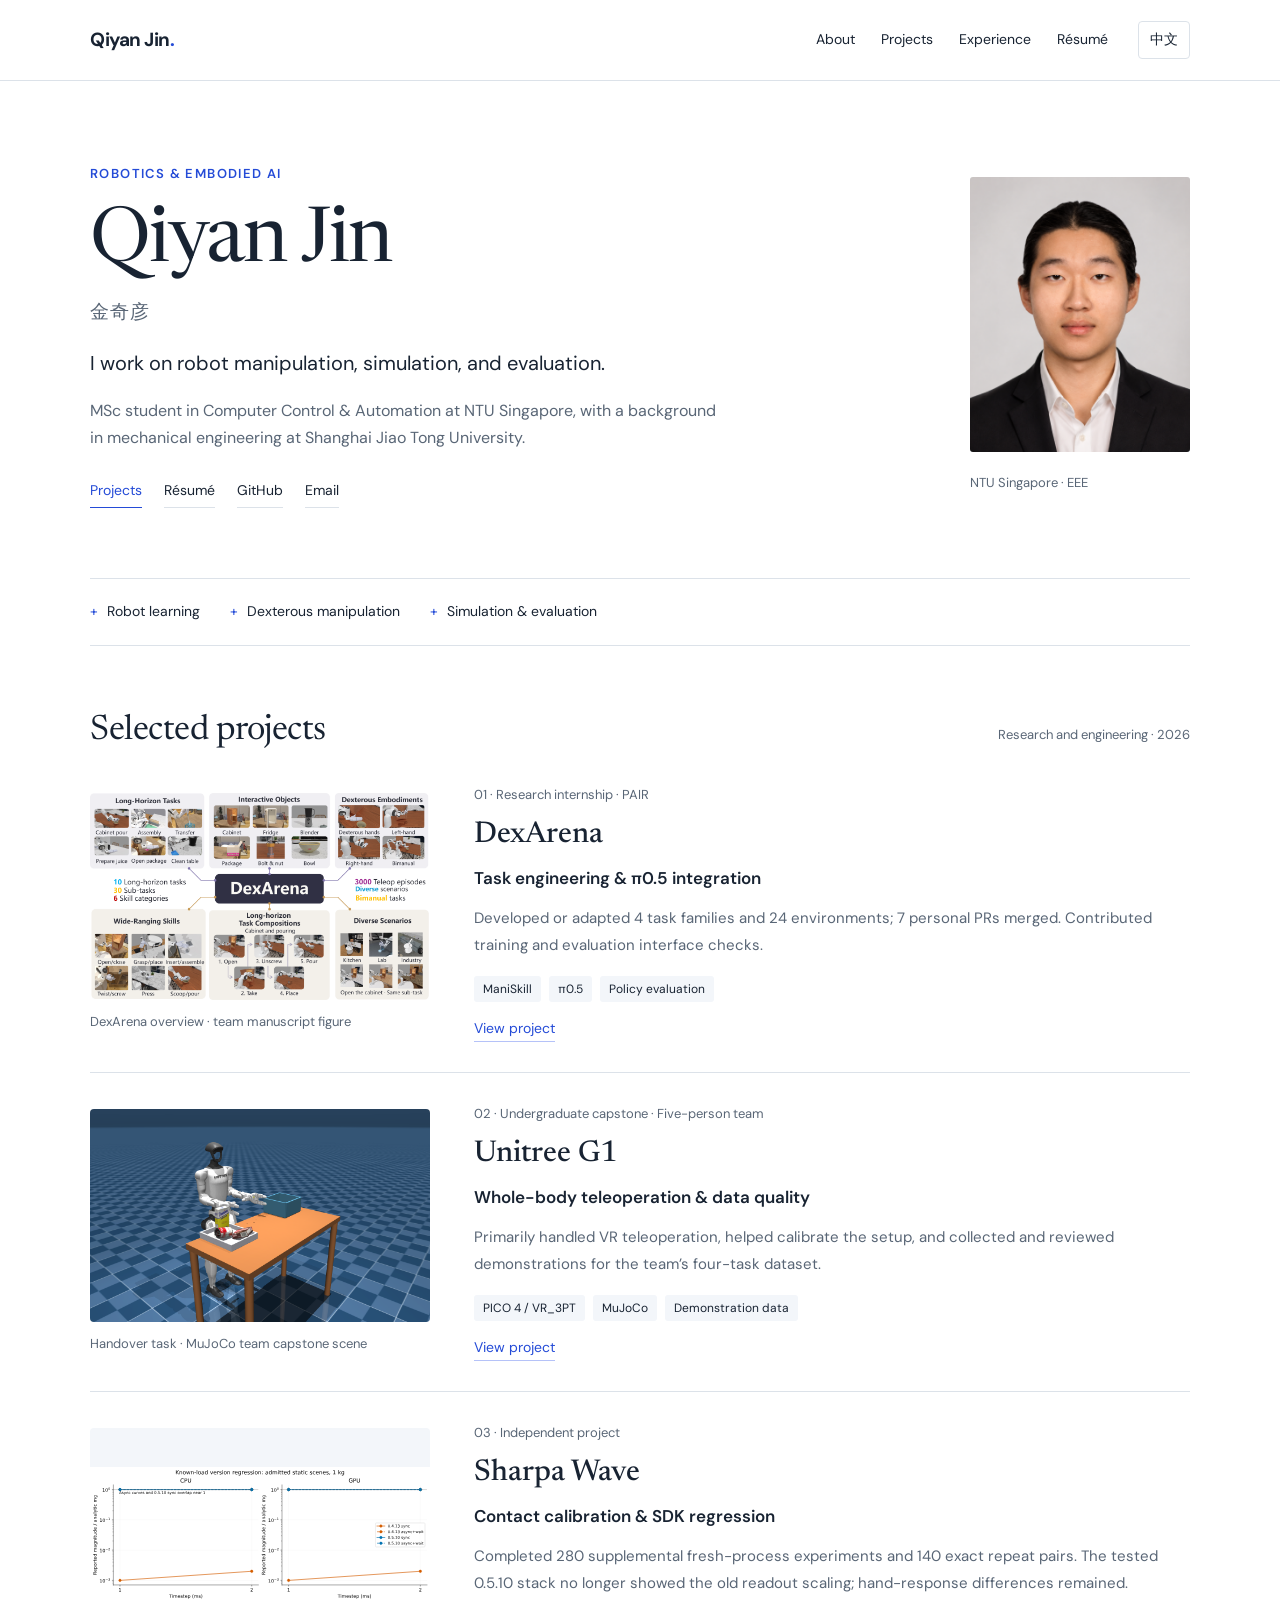
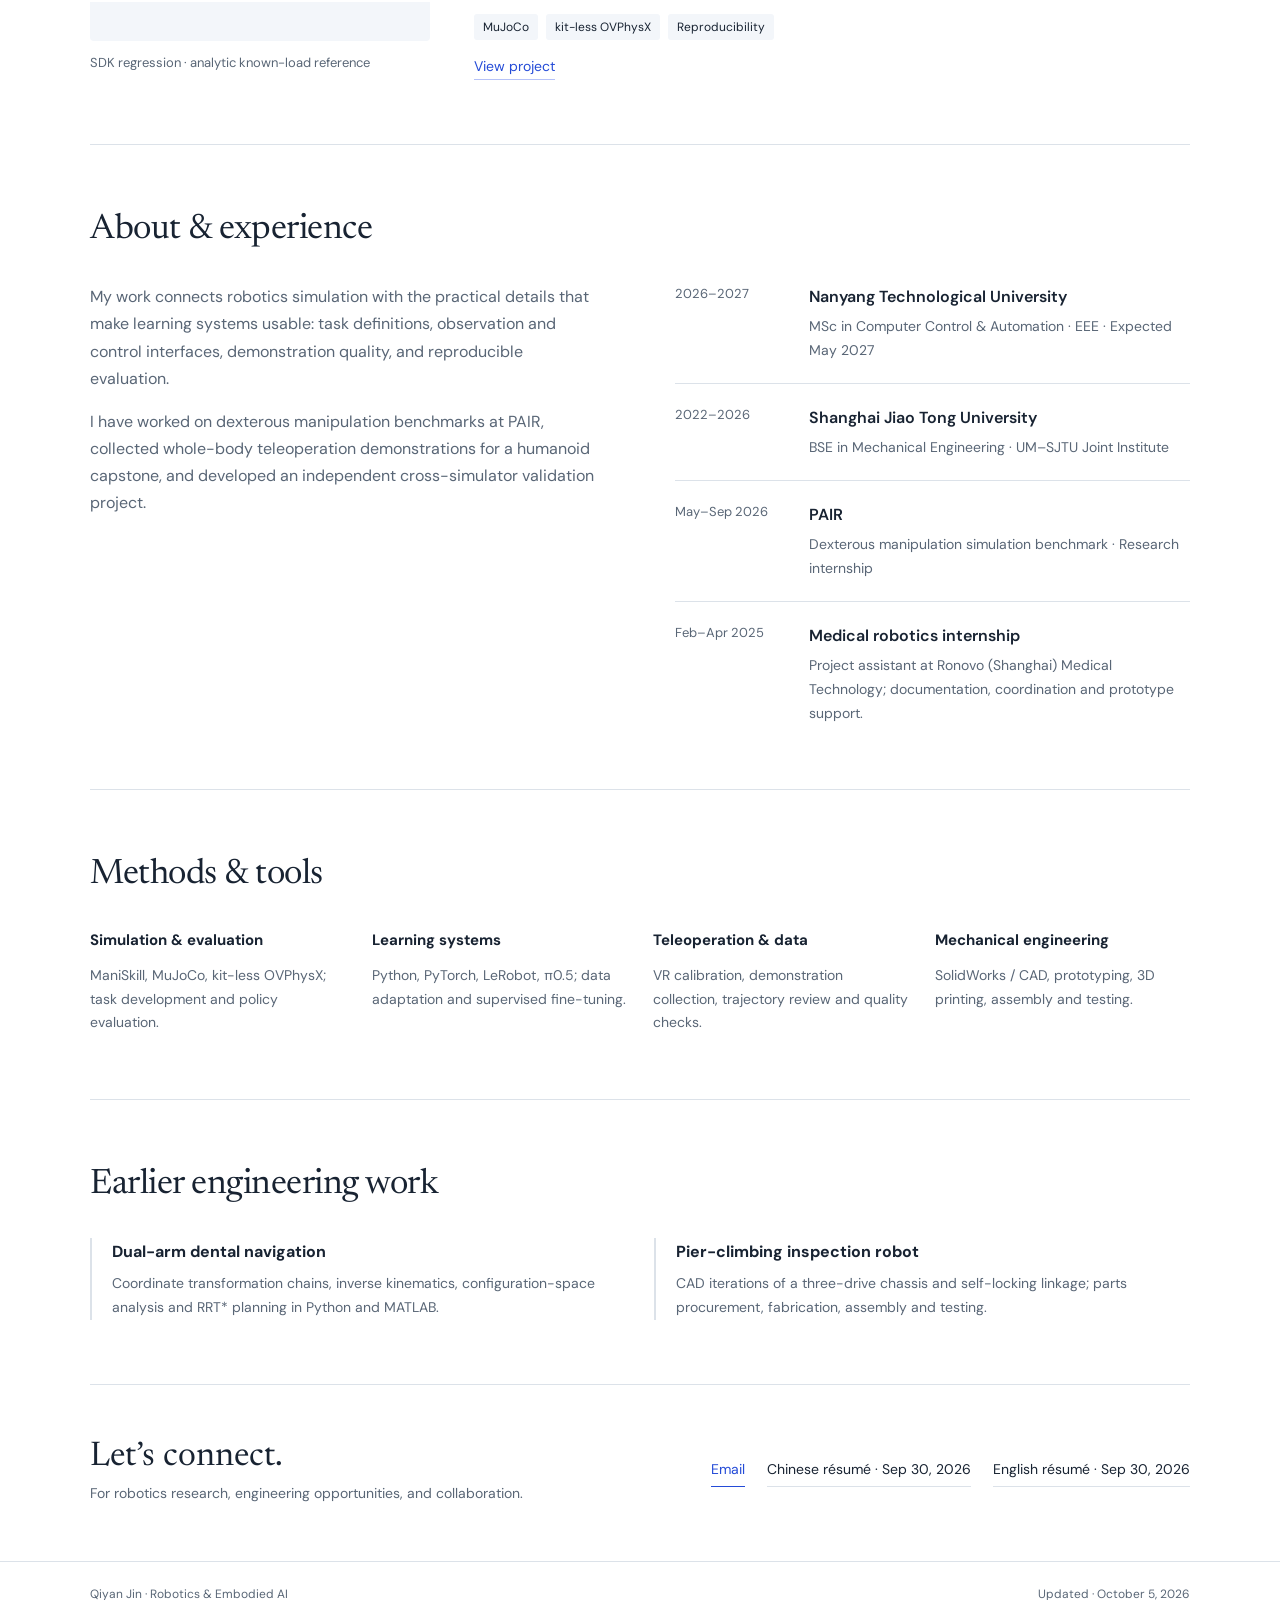
==== index.html @ f8b74a89 "Publish bilingual robotics portfolio on GitHub Pages" ====
<!doctype html>
<html lang="en"><head><meta charset="utf-8"><meta name="viewport" content="width=device-width,initial-scale=1"><meta name="description" content="Qiyan Jin — MSc student at NTU Singapore. Robotics, embodied AI, simulation and evaluation."><meta name="theme-color" content="#244bd7"><title>Qiyan Jin · Robotics & Embodied AI</title><link rel="icon" href="/assets/favicon.svg" type="image/svg+xml"><link rel="stylesheet" href="/assets/style.css"><link rel="stylesheet" href="/assets/v2.css?v=6"><script src="/assets/v2-content.js?v=6" defer></script><link rel="stylesheet" href="/assets/v3.css?v=6"><script src="/assets/v3-content.js?v=6" defer></script><script src="/assets/v4-content.js?v=6" defer></script><link rel="stylesheet" href="/assets/v5.css?v=6"><script src="/assets/v5-content.js?v=6" defer></script><script src="/assets/app.js?v=6" defer></script></head><body><div id="app"></div><noscript>This homepage requires JavaScript to display its bilingual content. Contact: peterkim25162516@gmail.com.</noscript></body></html>
---- assets/style.css ----
@import url('https://fonts.googleapis.com/css2?family=DM+Sans:wght@400;500;600;700&family=Newsreader:opsz,wght@6..72,400;6..72,500&display=swap');
.portrait{height:auto}
:root{--ink:#182332;--muted:#596676;--blue:#244bd7;--line:#dce2e9;--paper:#fff;--wash:#f3f6fa;--serif:'Newsreader',Georgia,'Noto Serif SC',serif;--sans:'DM Sans','Microsoft YaHei',sans-serif}*{box-sizing:border-box}html{scroll-behavior:smooth;scroll-padding-top:100px}body{margin:0;background:var(--paper);color:var(--ink);font:16px/1.7 var(--sans)}a{color:inherit;text-decoration:none}a:hover{color:var(--blue)}button{font:inherit}a:focus-visible,button:focus-visible{outline:3px solid var(--blue);outline-offset:5px}.skip{position:fixed;top:-100px;left:16px;background:white;padding:12px;z-index:20}.skip:focus{top:12px}.wrap{width:min(1100px,calc(100% - 80px));margin:auto}header{position:sticky;top:0;background:rgba(255,255,255,.97);border-bottom:1px solid var(--line);z-index:10}.nav{min-height:80px;display:flex;align-items:center;gap:30px}.brand{font-weight:700;letter-spacing:-.5px;margin-right:auto;font-size:19px}.brand span{color:var(--blue)}nav{display:flex;gap:26px;font-size:14px}.language{border:1px solid var(--line);padding:6px 11px;background:white;border-radius:4px;cursor:pointer;font-size:14px;color:var(--ink)}.language:hover{border-color:var(--blue);color:var(--blue)}.hero{padding:82px 0 70px;display:grid;grid-template-columns:1fr 220px;gap:80px;align-items:center}.eyebrow{color:var(--blue);font-size:13px;letter-spacing:1.4px;text-transform:uppercase;font-weight:600}.hero h1{font-family:var(--serif);font-size:clamp(48px,6vw,76px);font-weight:400;line-height:1.08;letter-spacing:-2px;margin:17px 0 24px}.hero h1 small{display:block;font-family:var(--sans);font-size:19px;letter-spacing:1px;color:var(--muted);margin-top:18px;font-weight:400}.lead{font-size:20px;line-height:1.65;max-width:660px;margin:0 0 17px}.sub{color:var(--muted);max-width:640px;margin:0}.links{display:flex;gap:22px;flex-wrap:wrap;margin-top:28px;font-size:14px}.links a{border-bottom:1px solid var(--line);padding-bottom:4px}.links .primary{color:var(--blue);border-color:var(--blue)}.portrait{width:100%;aspect-ratio:4/5;object-fit:cover;object-position:center 30%;border-radius:3px;background:var(--wash)}.portrait-caption{font-size:13px;color:var(--muted);margin-top:12px}.interests{display:flex;flex-wrap:wrap;gap:12px 30px;padding:21px 0;border-top:1px solid var(--line);border-bottom:1px solid var(--line);font-size:14px}.interests span:before{content:'+';color:var(--blue);margin-right:9px}section.block{padding:64px 0;border-bottom:1px solid var(--line)}.section-head{display:flex;justify-content:space-between;align-items:baseline;gap:25px;margin-bottom:32px}.section-head h2{font:400 35px/1.2 var(--serif);margin:0;letter-spacing:-.5px}.section-head span,.meta{font-size:13px;color:var(--muted)}.project{display:grid;grid-template-columns:340px 1fr;gap:44px;padding:30px 0;border-top:1px solid var(--line);align-items:center}.project:first-child{border-top:0;padding-top:0}.project:last-child{padding-bottom:0}.project h3{font:500 30px/1.2 var(--serif);margin:11px 0}.project p{margin:13px 0;color:var(--muted)}.tags{display:flex;gap:8px;flex-wrap:wrap}.tag{font-size:12px;padding:3px 9px;background:var(--wash);border-radius:3px}.detail-link{display:inline-block;margin-top:15px;font-size:14px;color:var(--blue);border-bottom:1px solid #b5c2f8}.diagram{background:#eef3fa;border:1px solid #e0e7f1;min-height:218px;border-radius:4px;padding:23px;display:flex;flex-direction:column;justify-content:center;gap:13px}.diagram-title{font-size:12px;letter-spacing:1px;color:#5e7190;text-transform:uppercase}.diagram-flow{display:flex;flex-direction:column;gap:0}.node{border:1px solid #cbd7e8;background:white;font-size:14px;padding:9px 14px;border-left:3px solid var(--blue)}.connector{height:12px;margin-left:17px;border-left:1px solid #90a5c5}.diagram-note{font-size:12px;color:#5e7190}.about-grid{display:grid;grid-template-columns:1fr 1fr;gap:70px}.about-grid p{margin-top:0;color:var(--muted)}.timeline{display:grid;grid-template-columns:112px 1fr;gap:8px 22px;padding:20px 0;border-bottom:1px solid var(--line)}.timeline:first-child{padding-top:0}.timeline:last-child{border:0;padding-bottom:0}.timeline time{font-size:13px;color:var(--muted)}.timeline strong{font-size:16px;font-weight:600}.timeline p{font-size:14px;margin:5px 0 0}.skills{display:grid;grid-template-columns:repeat(4,1fr);gap:26px}.skills h3{font-size:15px;margin:0 0 10px}.skills p{font-size:14px;color:var(--muted);margin:0}.other{display:grid;grid-template-columns:1fr 1fr;gap:28px}.other article{border-left:2px solid var(--line);padding-left:20px}.other h3{font-size:16px;margin:0 0 7px}.other p{font-size:14px;color:var(--muted);margin:0}.contact{display:flex;justify-content:space-between;align-items:center;gap:30px;padding:55px 0}.contact h2{font:400 34px var(--serif);margin:0 0 8px}.contact p{color:var(--muted);margin:0;font-size:14px}.contact .links{margin-top:0}footer{border-top:1px solid var(--line);padding:22px 0;font-size:12px;color:var(--muted)}.footer-row{display:flex;justify-content:space-between;gap:15px}.detail-hero{padding:58px 0 42px;border-bottom:1px solid var(--line)}.back{font-size:14px;color:var(--muted);display:inline-block;margin-bottom:35px}.detail-hero h1{font:400 clamp(40px,5vw,64px)/1.1 var(--serif);letter-spacing:-1.5px;margin:16px 0 20px}.detail-hero .lead{max-width:800px}.detail-meta{display:flex;gap:28px;flex-wrap:wrap;font-size:14px;color:var(--muted);margin-top:26px}.detail-layout{display:grid;grid-template-columns:200px 1fr;gap:70px;padding:50px 0 70px}.aside{position:sticky;top:118px;align-self:start;display:flex;flex-direction:column;gap:14px;font-size:14px;color:var(--muted)}.detail-section{margin-bottom:43px;scroll-margin-top:110px}.detail-section:last-child{margin-bottom:0}.detail-section h2{font:400 29px var(--serif);margin:0 0 17px}.detail-section p{color:var(--muted);margin:0 0 16px}.detail-section ul{padding-left:20px;color:var(--muted)}.detail-section li{margin-bottom:12px}.detail-section .diagram{max-width:560px;margin:22px 0}.note{border-left:3px solid var(--blue);background:var(--wash);padding:20px 23px;font-size:14px;color:var(--muted)}.project-navigation{display:flex;justify-content:space-between;gap:24px;padding:26px 0;border-top:1px solid var(--line);font-size:14px;color:var(--blue)}[lang=zh-CN] h1,[lang=zh-CN] h2,[lang=zh-CN] h3{font-family:var(--sans);letter-spacing:0}[lang=zh-CN] .hero h1{font-size:60px}[lang=zh-CN] .project h3{font-size:25px}[lang=zh-CN] .section-head h2{font-size:29px}@media(max-width:900px){.wrap{width:calc(100% - 48px)}.hero{gap:36px;grid-template-columns:1fr 170px}.project{grid-template-columns:280px 1fr;gap:28px}.about-grid{gap:35px}.skills{grid-template-columns:1fr 1fr}.detail-layout{gap:35px;grid-template-columns:145px 1fr}}@media(max-width:650px){.wrap{width:calc(100% - 36px)}.nav{min-height:72px;gap:12px;flex-wrap:wrap;padding:14px 0}.brand{font-size:17px}nav{order:3;width:100%;gap:0;justify-content:space-between;font-size:13px}.language{font-size:13px}.hero{padding:44px 0 35px;gap:24px;grid-template-columns:1fr 102px;align-items:start}.hero-copy{display:contents}.hero .eyebrow,.hero h1{grid-column:1}.hero .eyebrow{font-size:11px}.hero h1{font-size:45px;margin:0}.hero h1 small{font-size:16px;margin-top:10px}.hero .lead,.hero .sub,.hero .links{grid-column:1/-1}.hero .lead{font-size:18px;margin:0}.hero .sub{font-size:15px}.hero .links{margin-top:0}.portrait-wrap{grid-column:2;grid-row:1/3}.portrait-caption{font-size:11px}.interests{gap:9px 15px;font-size:12px}.section-head{display:block}.section-head h2{font-size:29px;margin-bottom:10px}section.block{padding:40px 0}.project{grid-template-columns:1fr;gap:20px;padding:28px 0}.diagram{min-height:190px}.project h3{font-size:27px}.about-grid,.other{grid-template-columns:1fr;gap:30px}.skills{gap:25px 18px}.contact{display:block;padding:38px 0}.contact .links{margin-top:22px}.contact h2{font-size:29px}.footer-row{display:block}.detail-hero{padding-top:30px}.detail-layout{display:block;padding-top:30px}.aside{position:static;flex-direction:row;flex-wrap:wrap;gap:12px 22px;padding-bottom:25px;margin-bottom:25px;border-bottom:1px solid var(--line)}.detail-meta{gap:8px 20px}.detail-hero h1{font-size:40px}[lang=zh-CN] .hero h1{font-size:40px}.project-navigation{flex-wrap:wrap}.timeline{grid-template-columns:92px 1fr;gap:15px}}@media(prefers-reduced-motion:reduce){html{scroll-behavior:auto}}
---- assets/v2.css ----
.project-preview{margin:0;min-width:0}.project-preview a{display:block;overflow:hidden;border-radius:4px;background:var(--wash)}.project-preview img{display:block;width:100%;height:auto;aspect-ratio:16/10;object-fit:cover}.project-preview img[src$=".svg"]{object-fit:contain;background:var(--wash)}figcaption{font-size:13px;color:var(--muted);line-height:1.6;margin-top:12px}.detail-figure{margin:22px 0 30px}.detail-figure img,.detail-figure video{display:block;width:100%;height:auto;border-radius:4px;background:var(--wash);border:1px solid var(--line)}.detail-figure video{aspect-ratio:16/5;object-fit:contain;background:#121820}.detail-figure img{object-fit:contain}.challenge{border-left:2px solid var(--blue);padding:0 0 0 20px;margin-top:23px}.challenge h3{font-size:16px;margin:0 0 8px}.challenge p{font-size:15px;margin:0}.evidence-cards{display:grid;grid-template-columns:repeat(3,minmax(0,1fr));gap:18px;margin:25px 0}.evidence-cards>div{border-top:2px solid var(--blue);padding-top:13px}.evidence-cards strong{font-size:18px;line-height:1.4;display:block}.evidence-cards p{font-size:13px;line-height:1.6;margin:8px 0 0}.measurement-wrap{max-width:100%;overflow:auto;margin-top:27px}.measurement-table{width:100%;border-collapse:collapse;font-size:14px;text-align:left}.measurement-table caption{text-align:left;font-weight:600;font-size:14px;margin-bottom:13px}.measurement-table th,.measurement-table td{padding:13px 10px;border-bottom:1px solid var(--line);vertical-align:top}.measurement-table thead th{background:var(--wash);font-weight:600}.measurement-table tbody th{font-weight:400}.measurement-table td{white-space:nowrap}.detail-section .note{margin-top:23px}.media-section{margin-top:35px}@media(max-width:650px){.evidence-cards{grid-template-columns:1fr;gap:19px}.evidence-cards>div{border-top:1px solid var(--line)}.evidence-cards strong{font-size:20px}.evidence-cards p{font-size:14px}.measurement-table{font-size:12px}.measurement-table th,.measurement-table td{padding:12px 7px}.project-preview img{aspect-ratio:16/9}.detail-figure video{min-height:110px}.detail-figure figcaption{font-size:13px}}
---- assets/v3.css ----
.project .project-focus{font-size:17px;font-weight:600}.project .project-description{font-size:15px;line-height:1.8;margin:12px 0 17px}.project-summary{padding:30px 0 34px;border-bottom:1px solid var(--line)}.project-summary h2{font-size:14px;font-weight:600;color:var(--blue);margin:0 0 19px}.summary-grid{display:grid;grid-template-columns:repeat(3,minmax(0,1fr));gap:32px;margin:0}.summary-grid>div{border-left:2px solid var(--line);padding-left:18px}.summary-grid dt{font-size:14px;font-weight:600;margin-bottom:9px}.summary-grid dd{font-size:16px;line-height:1.7;margin:0}.image-enlarge{display:block;position:relative;width:100%;padding:0;border:0;border-radius:4px;background:var(--wash);cursor:zoom-in;color:var(--ink)}.image-enlarge img{display:block;width:100%;height:auto}.image-action{position:absolute;bottom:12px;right:12px;padding:5px 10px;border-radius:3px;background:rgba(255,255,255,.96);border:1px solid var(--line);font:13px var(--sans);color:var(--ink)}.image-enlarge:hover .image-action,.image-enlarge:focus-visible .image-action{color:var(--blue);border-color:var(--blue)}.video-intro h3{font-size:17px;margin:0 0 8px}.video-intro p{font-size:14px;line-height:1.7;margin:0 0 15px;color:var(--muted)}.image-dialog{border:1px solid var(--line);border-radius:6px;padding:22px;width:min(1100px,calc(100vw - 32px));max-height:calc(100dvh - 32px);background:white;color:var(--ink)}.image-dialog::backdrop{background:rgba(15,25,43,.76)}.image-dialog-head{display:flex;align-items:center;justify-content:space-between;gap:20px;margin-bottom:18px}.image-dialog h2{font-size:16px;margin:0}.image-close{background:white;border:1px solid var(--line);border-radius:3px;padding:7px 13px;cursor:pointer;font-size:14px;color:var(--ink)}.image-dialog figure{margin:0}.image-dialog img{display:block;max-height:calc(100dvh - 185px);width:100%;height:auto;object-fit:contain;background:var(--wash)}.image-dialog figcaption{margin-top:14px;max-width:950px}.zoom-figure{margin-top:32px}.zoom-figure h3{font-size:17px;margin:0 0 14px}.measurement-table{font-size:14px}@media(max-width:650px){.summary-grid{grid-template-columns:1fr;gap:22px}.project-summary{padding:26px 0}.summary-grid dd{font-size:15px}.project .project-focus{font-size:17px}.project .project-description{font-size:15px}.image-dialog{padding:15px}.image-dialog img{max-height:calc(100dvh - 205px)}.image-action{font-size:12px;bottom:8px;right:8px}.measurement-table{font-size:14px;min-width:410px}}
---- assets/v5.css ----
.project-preview.paper-preview img{aspect-ratio:auto;height:auto;object-fit:contain;background:white}
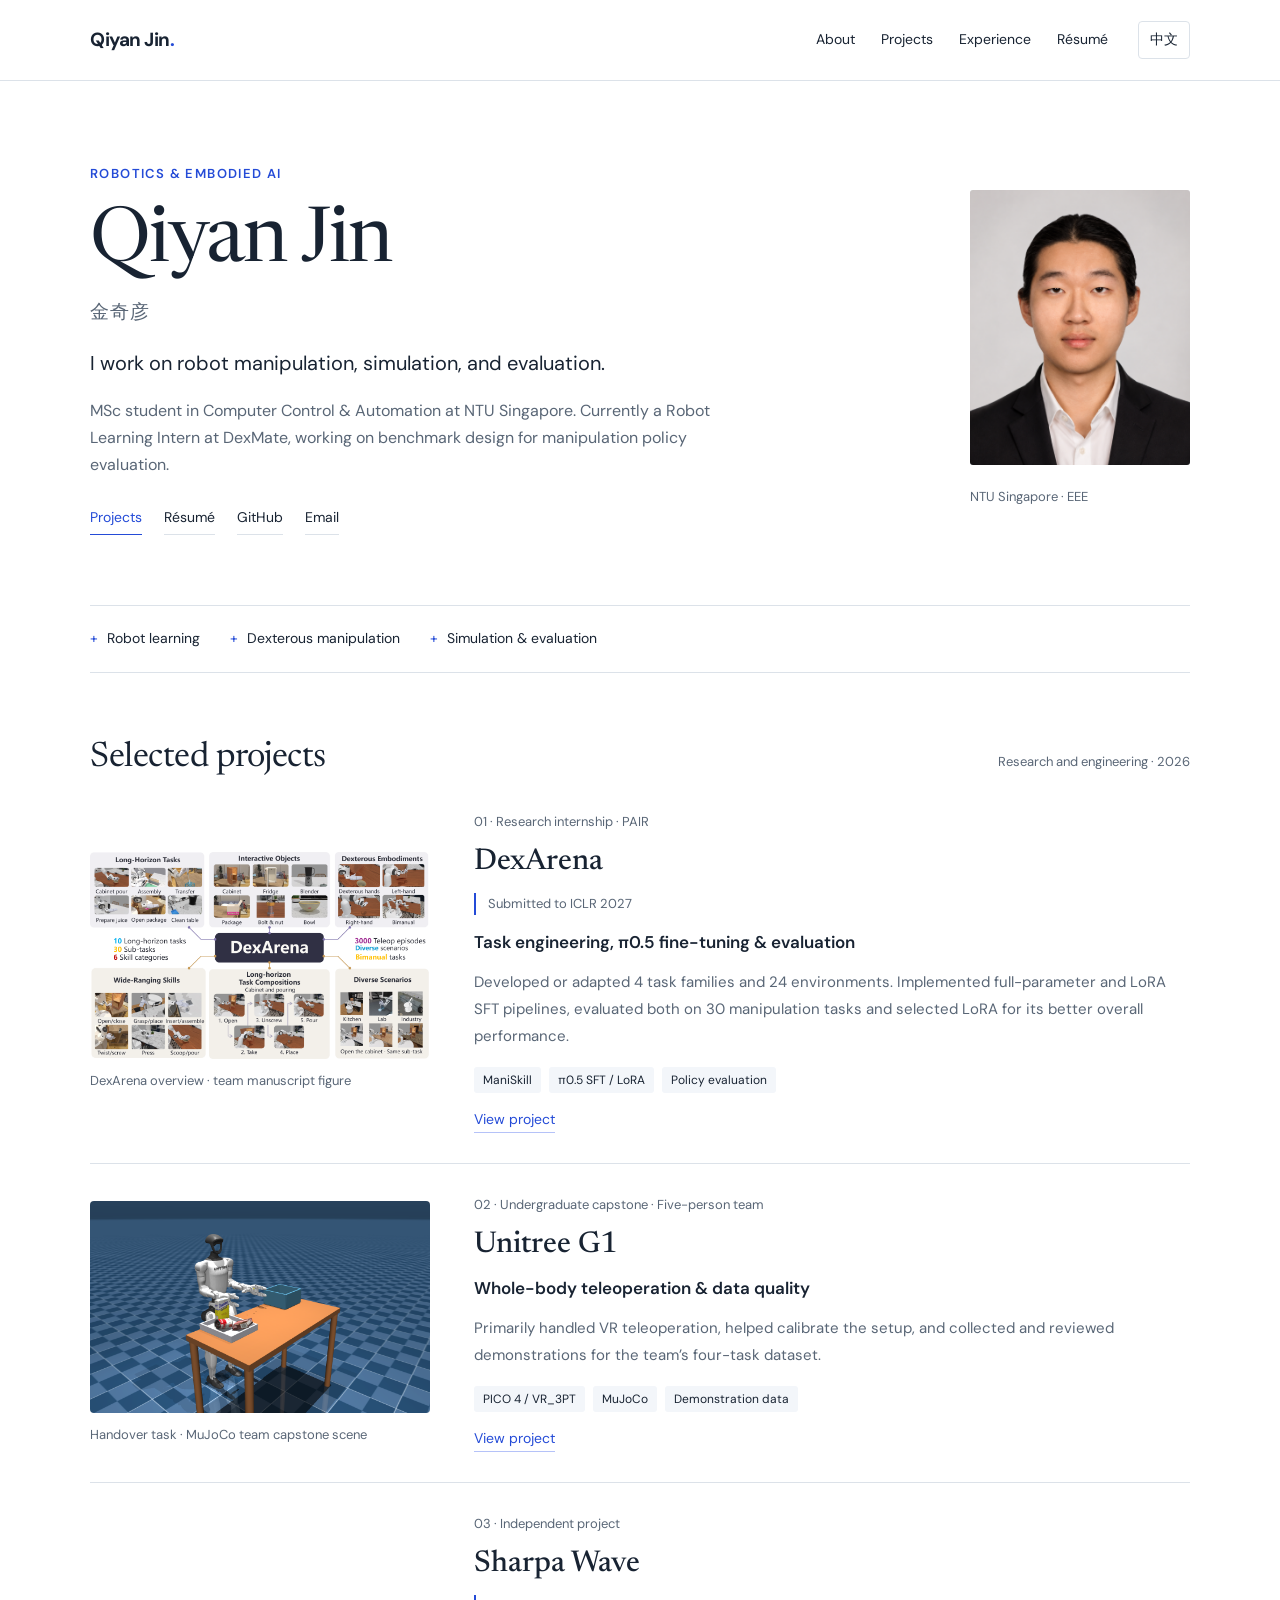
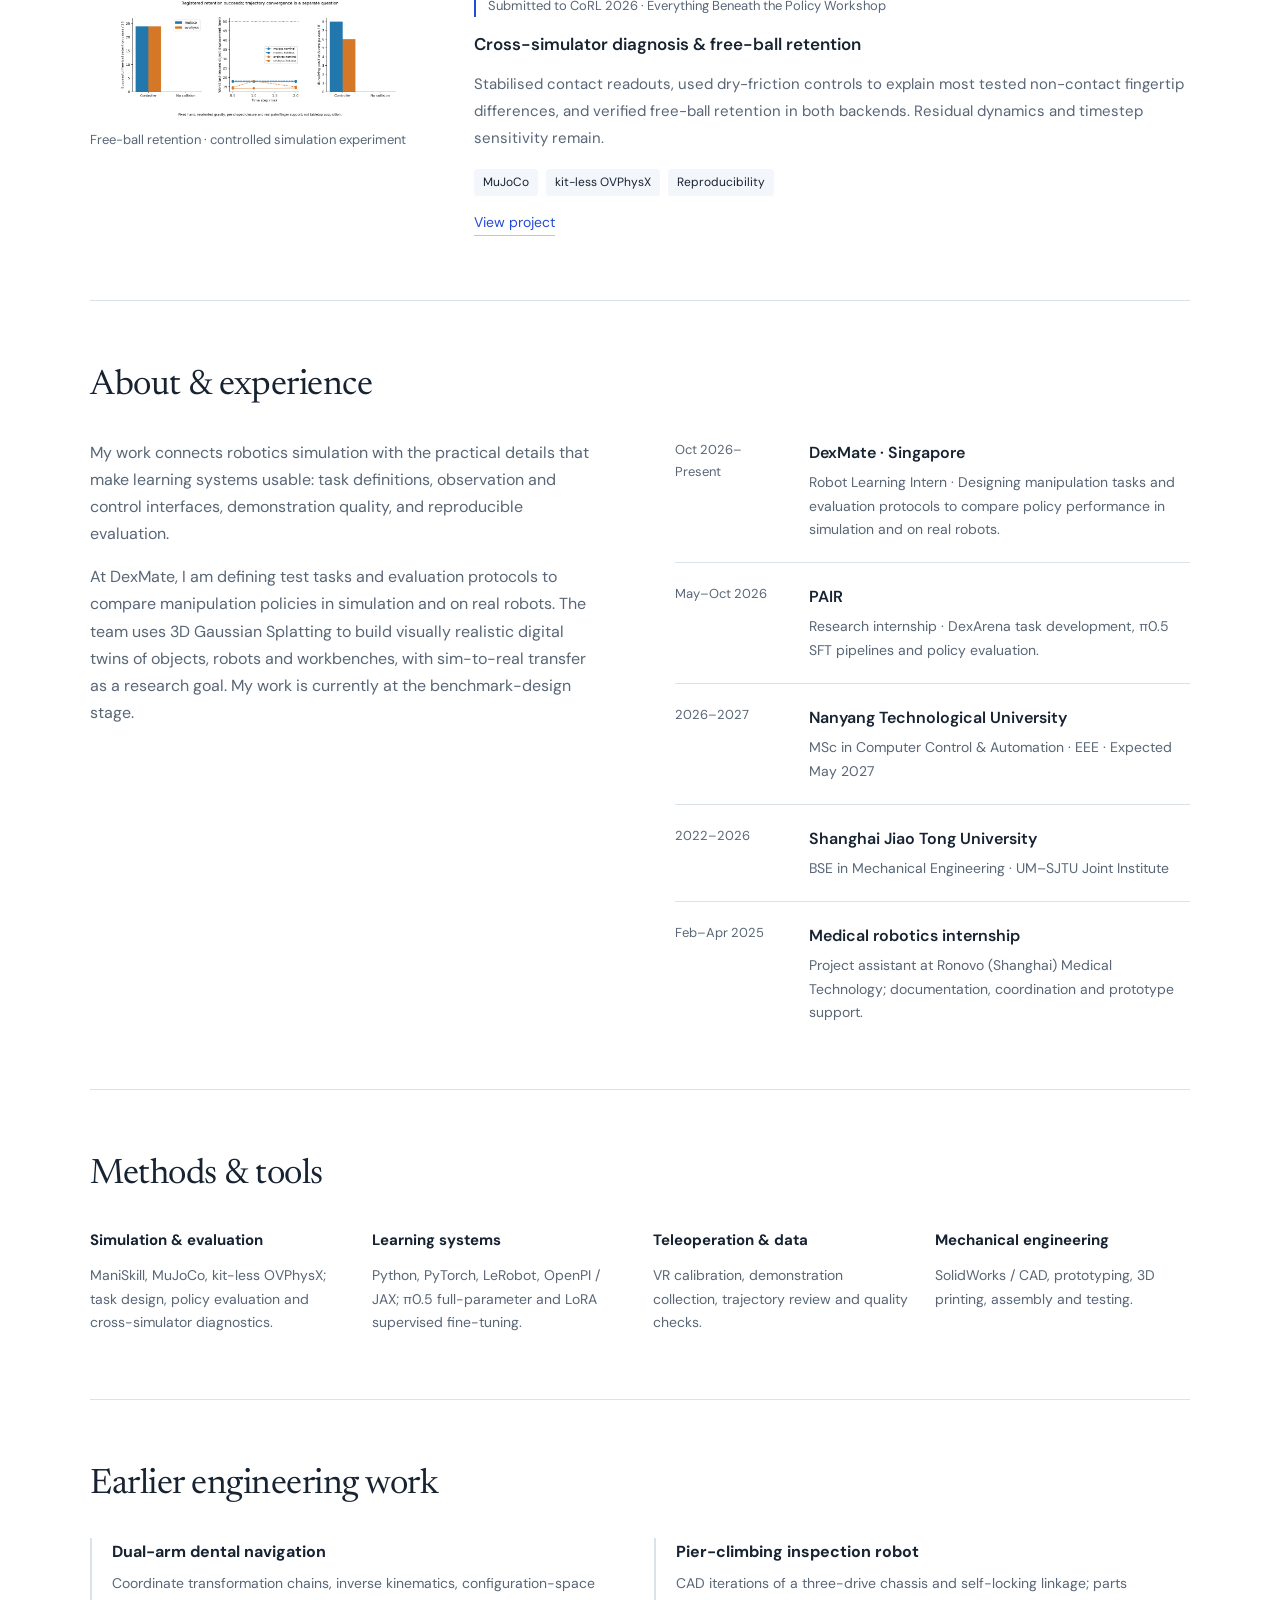
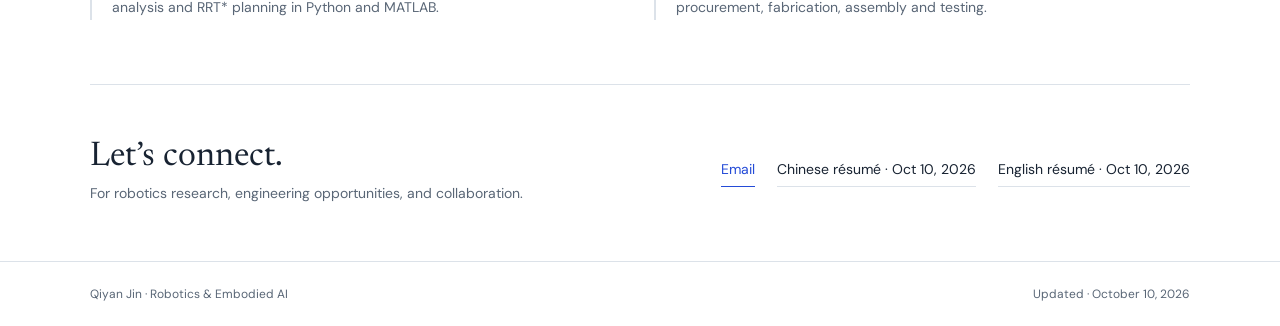
==== commit 6ddd0794: "Sync current internships, SFT evaluation, workshop submission and resumes" ====
--- a/index.html
+++ b/index.html
@@ -1,2 +1,2 @@
 <!doctype html>
-<html lang="en"><head><meta charset="utf-8"><meta name="viewport" content="width=device-width,initial-scale=1"><meta name="description" content="Qiyan Jin — MSc student at NTU Singapore. Robotics, embodied AI, simulation and evaluation."><meta name="theme-color" content="#244bd7"><title>Qiyan Jin · Robotics & Embodied AI</title><link rel="icon" href="/assets/favicon.svg" type="image/svg+xml"><link rel="stylesheet" href="/assets/style.css"><link rel="stylesheet" href="/assets/v2.css?v=6"><script src="/assets/v2-content.js?v=6" defer></script><link rel="stylesheet" href="/assets/v3.css?v=6"><script src="/assets/v3-content.js?v=6" defer></script><script src="/assets/v4-content.js?v=6" defer></script><link rel="stylesheet" href="/assets/v5.css?v=6"><script src="/assets/v5-content.js?v=6" defer></script><script src="/assets/app.js?v=6" defer></script></head><body><div id="app"></div><noscript>This homepage requires JavaScript to display its bilingual content. Contact: peterkim25162516@gmail.com.</noscript></body></html>
+<html lang="en"><head><meta charset="utf-8"><meta name="viewport" content="width=device-width,initial-scale=1"><meta name="description" content="Qiyan Jin — MSc student at NTU Singapore. Robotics, embodied AI, simulation and evaluation."><meta name="theme-color" content="#244bd7"><title>Qiyan Jin · Robotics & Embodied AI</title><link rel="icon" href="/assets/favicon.svg" type="image/svg+xml"><link rel="stylesheet" href="/assets/style.css"><link rel="stylesheet" href="/assets/v2.css?v=7"><script src="/assets/v2-content.js?v=7" defer></script><link rel="stylesheet" href="/assets/v3.css?v=7"><script src="/assets/v3-content.js?v=7" defer></script><script src="/assets/v4-content.js?v=7" defer></script><link rel="stylesheet" href="/assets/v5.css?v=7"><script src="/assets/v5-content.js?v=7" defer></script><link rel="stylesheet" href="/assets/v7.css?v=7"><script src="/assets/v7-content.js?v=7" defer></script><script src="/assets/app.js?v=7" defer></script></head><body><div id="app"></div><noscript>This homepage requires JavaScript to display its bilingual content. Contact: peterkim25162516@gmail.com.</noscript></body></html>
--- a/assets/v7.css
+++ b/assets/v7.css
@@ -0,0 +1 @@
+.paper-status{margin:12px 0 16px;padding-left:12px;border-left:2px solid var(--blue);font-size:13px;line-height:1.7;color:var(--blue);overflow-wrap:anywhere}.detail-hero .paper-status{font-size:14px;margin:18px 0}.timeline p{line-height:1.7}.hero .sub{max-width:650px}
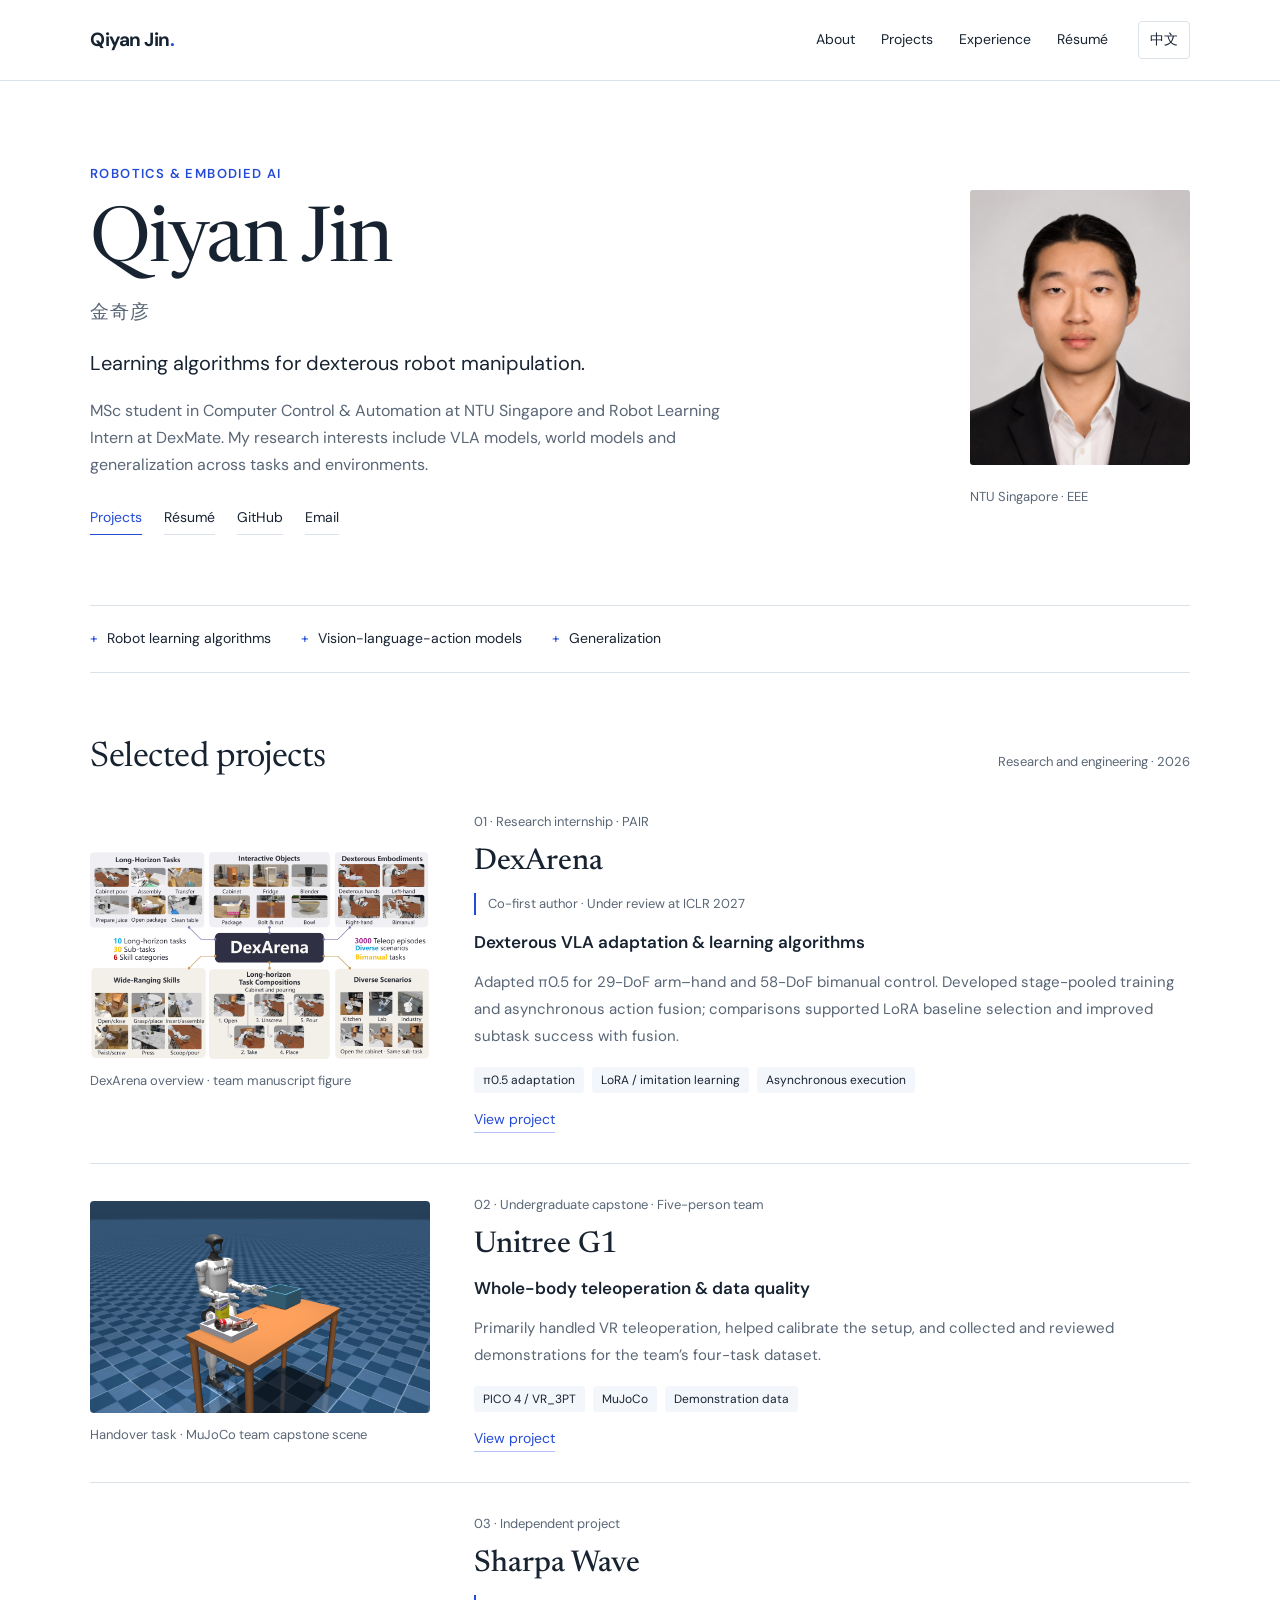
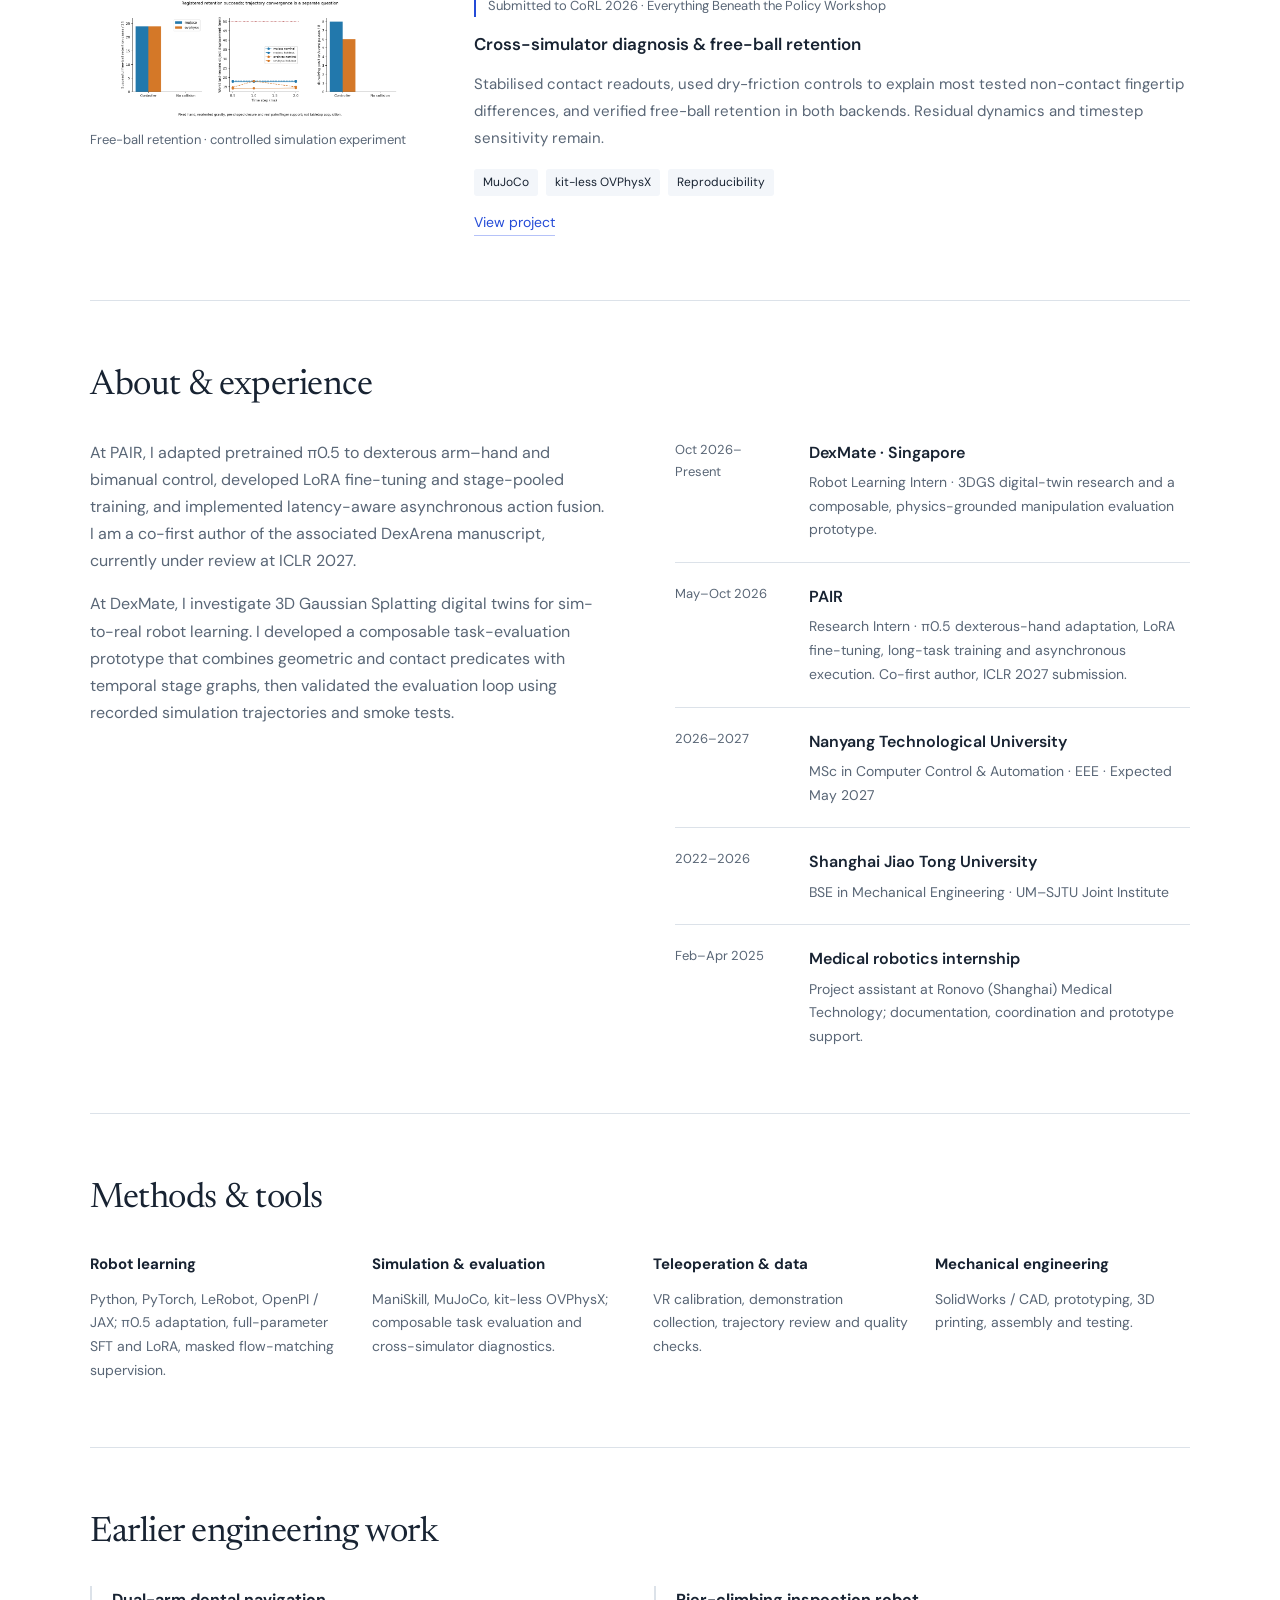
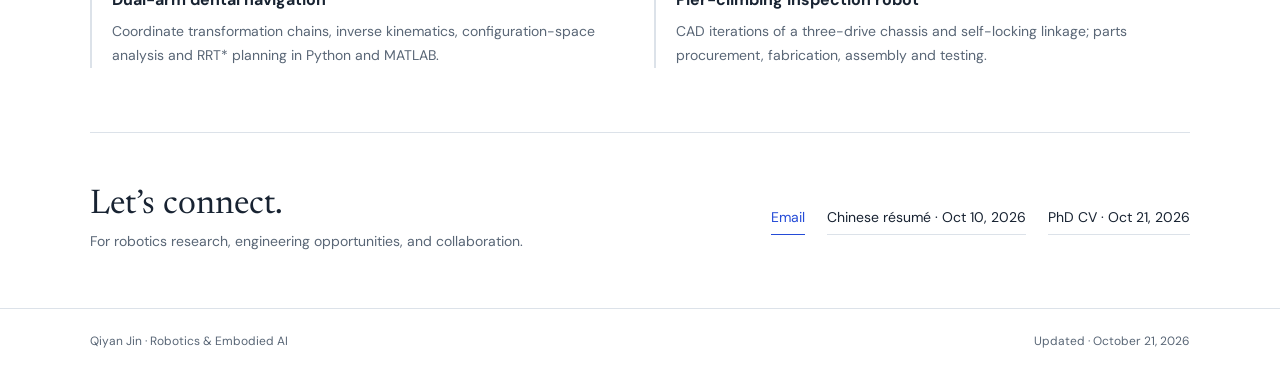
==== commit 26c5a12a: "Update portfolio from PhD CV v6 and publish current CV" ====
--- a/index.html
+++ b/index.html
@@ -1,2 +1,2 @@
 <!doctype html>
-<html lang="en"><head><meta charset="utf-8"><meta name="viewport" content="width=device-width,initial-scale=1"><meta name="description" content="Qiyan Jin — MSc student at NTU Singapore. Robotics, embodied AI, simulation and evaluation."><meta name="theme-color" content="#244bd7"><title>Qiyan Jin · Robotics & Embodied AI</title><link rel="icon" href="/assets/favicon.svg" type="image/svg+xml"><link rel="stylesheet" href="/assets/style.css"><link rel="stylesheet" href="/assets/v2.css?v=7"><script src="/assets/v2-content.js?v=7" defer></script><link rel="stylesheet" href="/assets/v3.css?v=7"><script src="/assets/v3-content.js?v=7" defer></script><script src="/assets/v4-content.js?v=7" defer></script><link rel="stylesheet" href="/assets/v5.css?v=7"><script src="/assets/v5-content.js?v=7" defer></script><link rel="stylesheet" href="/assets/v7.css?v=7"><script src="/assets/v7-content.js?v=7" defer></script><script src="/assets/app.js?v=7" defer></script></head><body><div id="app"></div><noscript>This homepage requires JavaScript to display its bilingual content. Contact: peterkim25162516@gmail.com.</noscript></body></html>
+<html lang="en"><head><meta charset="utf-8"><meta name="viewport" content="width=device-width,initial-scale=1"><meta name="description" content="Qiyan Jin — MSc student at NTU Singapore. Robotics, embodied AI, simulation and evaluation."><meta name="theme-color" content="#244bd7"><title>Qiyan Jin · Robotics & Embodied AI</title><link rel="icon" href="/assets/favicon.svg" type="image/svg+xml"><link rel="stylesheet" href="/assets/style.css"><link rel="stylesheet" href="/assets/v2.css?v=20261021"><script src="/assets/v2-content.js?v=20261021" defer></script><link rel="stylesheet" href="/assets/v3.css?v=20261021"><script src="/assets/v3-content.js?v=20261021" defer></script><script src="/assets/v4-content.js?v=20261021" defer></script><link rel="stylesheet" href="/assets/v5.css?v=20261021"><script src="/assets/v5-content.js?v=20261021" defer></script><link rel="stylesheet" href="/assets/v7.css?v=20261021"><script src="/assets/v7-content.js?v=20261021" defer></script><script src="/assets/app.js?v=20261021" defer></script></head><body><div id="app"></div><noscript>This homepage requires JavaScript to display its bilingual content. Contact: peterkim25162516@gmail.com.</noscript></body></html>
